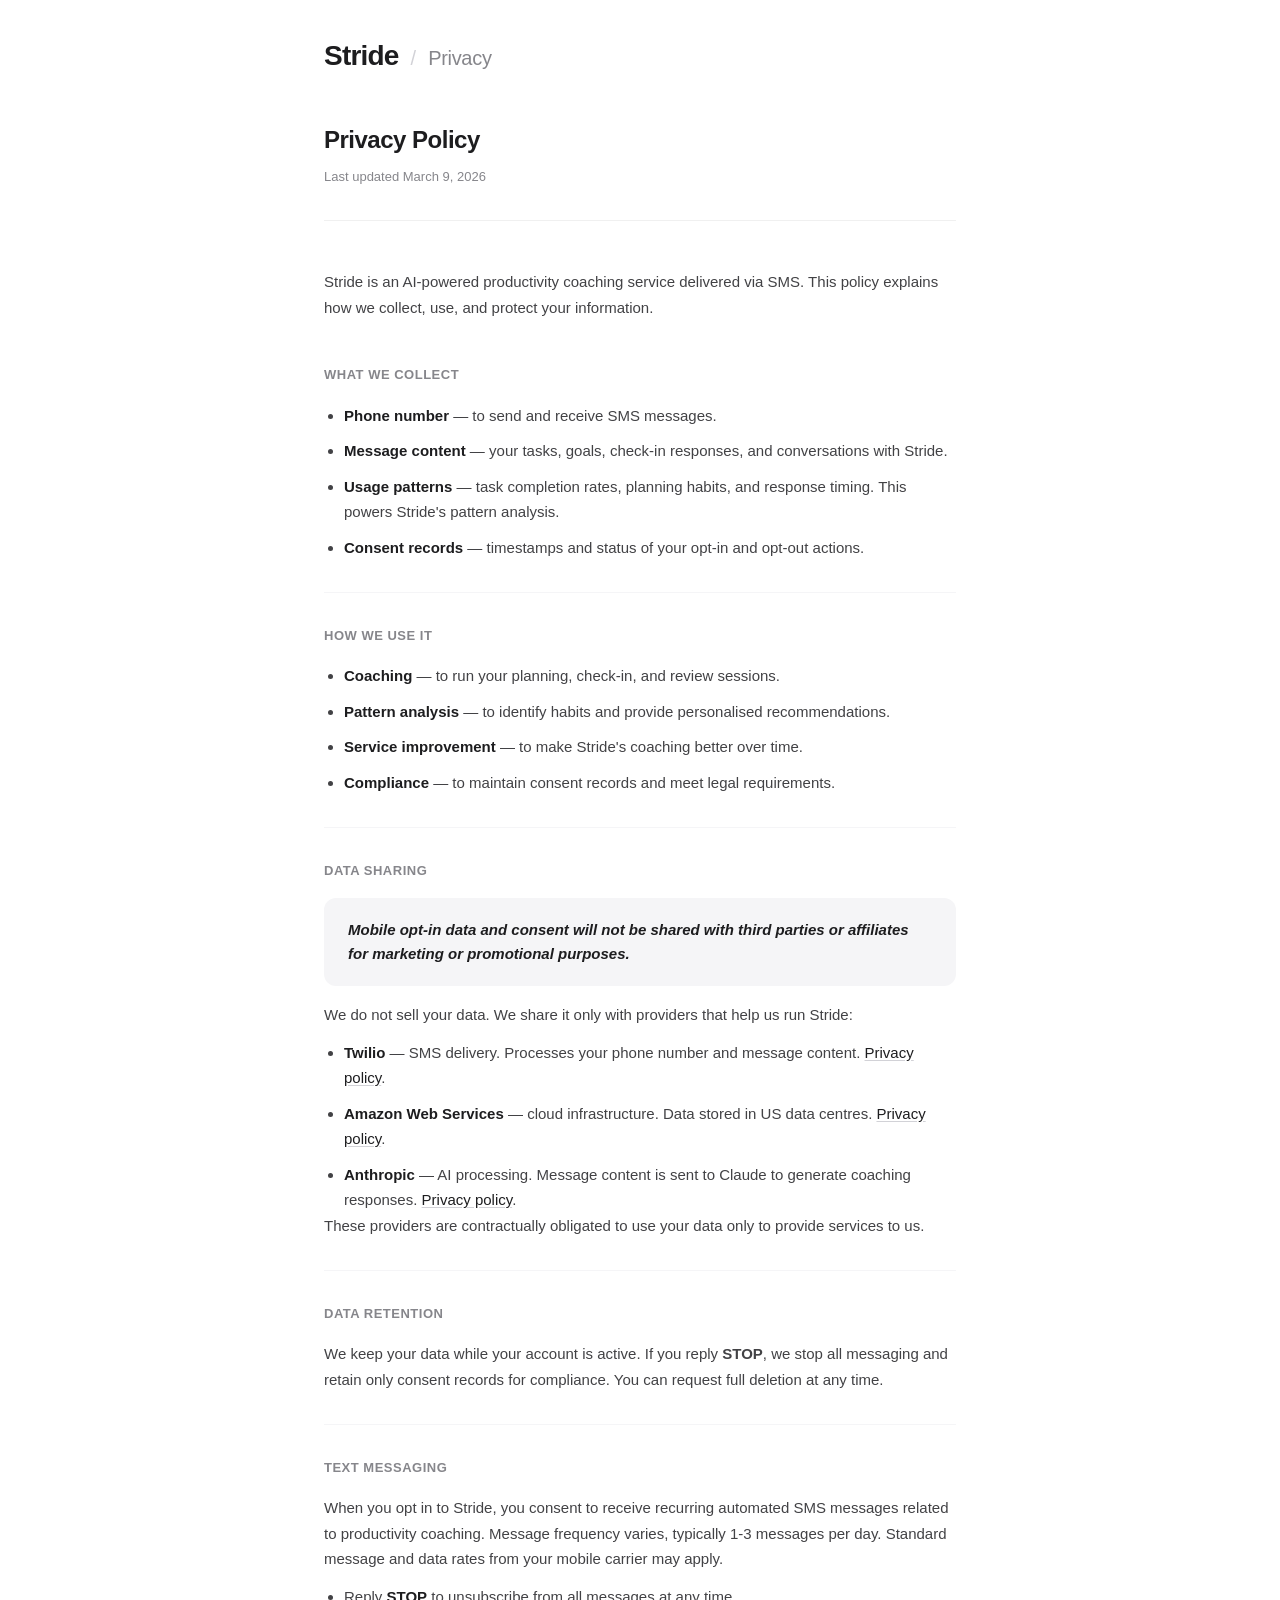
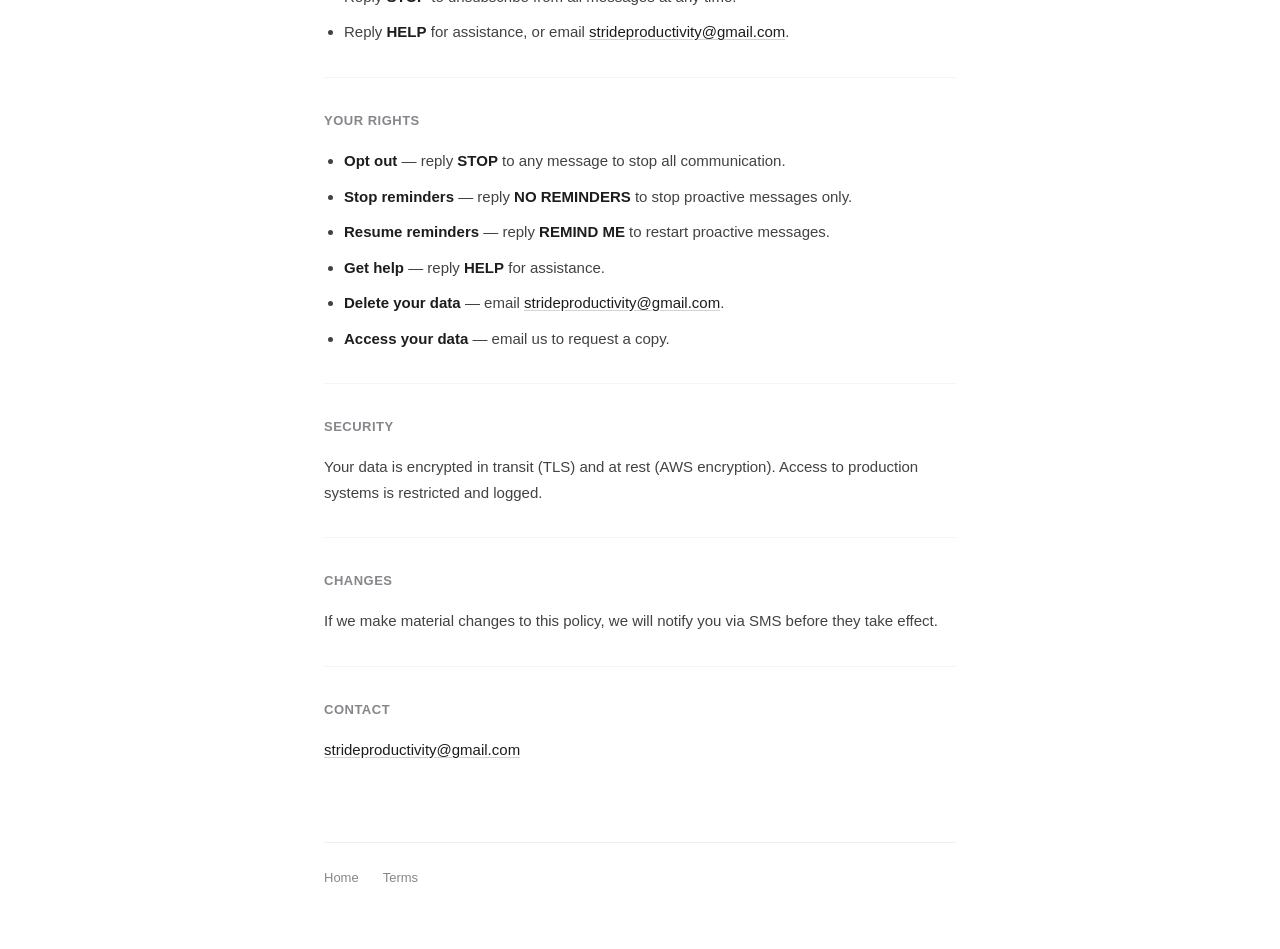
==== scrumbot-app/site/privacy-policy.html @ 46d795d9 "Day 1 ready" ====
<!DOCTYPE html>
<html lang="en">
<head>
  <meta charset="UTF-8">
  <meta name="viewport" content="width=device-width, initial-scale=1.0">
  <title>Privacy Policy — Stride</title>
  <style>
    *, *::before, *::after { margin: 0; padding: 0; box-sizing: border-box; }

    body {
      font-family: -apple-system, BlinkMacSystemFont, "SF Pro Text", "Segoe UI", Roboto, Helvetica, Arial, sans-serif;
      color: #1d1d1f;
      background: #fff;
      line-height: 1.7;
      -webkit-font-smoothing: antialiased;
      -moz-osx-font-smoothing: grayscale;
    }

    .container {
      max-width: 680px;
      margin: 0 auto;
      padding: 40px 24px 60px;
    }

    /* ── Nav ─────────────────────────────────────────── */
    nav {
      padding: 32px 24px 0;
      max-width: 680px;
      margin: 0 auto;
      display: flex;
      align-items: baseline;
      gap: 12px;
    }
    .wordmark {
      font-size: 1.75rem;
      font-weight: 700;
      color: #1d1d1f;
      text-decoration: none;
      letter-spacing: -0.8px;
    }
    .breadcrumb-sep {
      font-size: 1.25rem;
      color: #d2d2d7;
      font-weight: 300;
    }
    .breadcrumb-page {
      font-size: 1.25rem;
      color: #86868b;
      font-weight: 400;
      letter-spacing: -0.3px;
    }

    /* ── Header ──────────────────────────────────────── */
    .page-header {
      margin-bottom: 48px;
      padding-bottom: 32px;
      border-bottom: 1px solid #f0f0f0;
    }
    h1 {
      font-size: 1.5rem;
      font-weight: 600;
      letter-spacing: -0.5px;
      color: #1d1d1f;
      margin-bottom: 6px;
    }
    .meta {
      font-size: 0.8125rem;
      color: #86868b;
    }

    /* ── Content ─────────────────────────────────────── */
    .section {
      padding: 32px 0;
      border-bottom: 1px solid #f5f5f7;
    }
    .section:last-of-type {
      border-bottom: none;
    }
    h2 {
      font-size: 0.8125rem;
      font-weight: 600;
      color: #86868b;
      text-transform: uppercase;
      letter-spacing: 0.5px;
      margin-bottom: 16px;
    }
    p {
      font-size: 0.9375rem;
      color: #424245;
      margin-bottom: 12px;
    }
    p:last-child {
      margin-bottom: 0;
    }
    ul {
      padding-left: 20px;
      margin-bottom: 0;
    }
    li {
      font-size: 0.9375rem;
      color: #424245;
      margin-bottom: 10px;
    }
    li:last-child {
      margin-bottom: 0;
    }
    li strong {
      color: #1d1d1f;
      font-weight: 600;
    }
    a {
      color: #1d1d1f;
      text-decoration: underline;
      text-decoration-color: #d2d2d7;
      text-underline-offset: 2px;
      transition: text-decoration-color 0.15s;
    }
    a:hover {
      text-decoration-color: #1d1d1f;
    }

    .callout {
      background: #f5f5f7;
      border-radius: 12px;
      padding: 20px 24px;
      margin: 16px 0 0;
      font-style: italic;
      font-size: 0.9375rem;
      color: #1d1d1f;
      line-height: 1.6;
    }

    /* ── Footer ──────────────────────────────────────── */
    footer {
      margin-top: 48px;
      padding-top: 24px;
      border-top: 1px solid #f0f0f0;
      display: flex;
      gap: 24px;
    }
    footer a {
      font-size: 0.8125rem;
      color: #86868b;
      text-decoration: none;
    }
    footer a:hover {
      color: #1d1d1f;
    }

    /* ── Mobile ──────────────────────────────────────── */
    @media (max-width: 600px) {
      .container { padding: 32px 20px 48px; }
      nav { padding: 24px 20px 0; }
      .wordmark { font-size: 1.5rem; }
      .breadcrumb-sep { font-size: 1.0625rem; }
      .breadcrumb-page { font-size: 1.0625rem; }
      h1 { font-size: 1.3125rem; }
      .section { padding: 24px 0; }
    }
  </style>
</head>
<body>
  <nav>
    <a href="index.html" class="wordmark">Stride</a>
    <span class="breadcrumb-sep">/</span>
    <span class="breadcrumb-page">Privacy</span>
  </nav>

  <div class="container">
    <div class="page-header">
      <h1>Privacy Policy</h1>
      <p class="meta">Last updated March 9, 2026</p>
    </div>

    <p>Stride is an AI-powered productivity coaching service delivered via SMS. This policy explains how we collect, use, and protect your information.</p>

    <div class="section">
      <h2>What we collect</h2>
      <ul>
        <li><strong>Phone number</strong> — to send and receive SMS messages.</li>
        <li><strong>Message content</strong> — your tasks, goals, check-in responses, and conversations with Stride.</li>
        <li><strong>Usage patterns</strong> — task completion rates, planning habits, and response timing. This powers Stride's pattern analysis.</li>
        <li><strong>Consent records</strong> — timestamps and status of your opt-in and opt-out actions.</li>
      </ul>
    </div>

    <div class="section">
      <h2>How we use it</h2>
      <ul>
        <li><strong>Coaching</strong> — to run your planning, check-in, and review sessions.</li>
        <li><strong>Pattern analysis</strong> — to identify habits and provide personalised recommendations.</li>
        <li><strong>Service improvement</strong> — to make Stride's coaching better over time.</li>
        <li><strong>Compliance</strong> — to maintain consent records and meet legal requirements.</li>
      </ul>
    </div>

    <div class="section">
      <h2>Data sharing</h2>
      <div class="callout">
        <strong>Mobile opt-in data and consent will not be shared with third parties or affiliates for marketing or promotional purposes.</strong>
      </div>
      <p style="margin-top: 16px;">We do not sell your data. We share it only with providers that help us run Stride:</p>
      <ul>
        <li><strong>Twilio</strong> — SMS delivery. Processes your phone number and message content. <a href="https://www.twilio.com/en-us/legal/privacy">Privacy policy</a>.</li>
        <li><strong>Amazon Web Services</strong> — cloud infrastructure. Data stored in US data centres. <a href="https://aws.amazon.com/privacy/">Privacy policy</a>.</li>
        <li><strong>Anthropic</strong> — AI processing. Message content is sent to Claude to generate coaching responses. <a href="https://www.anthropic.com/privacy">Privacy policy</a>.</li>
      </ul>
      <p>These providers are contractually obligated to use your data only to provide services to us.</p>
    </div>

    <div class="section">
      <h2>Data retention</h2>
      <p>We keep your data while your account is active. If you reply <strong>STOP</strong>, we stop all messaging and retain only consent records for compliance. You can request full deletion at any time.</p>
    </div>

    <div class="section">
      <h2>Text messaging</h2>
      <p>When you opt in to Stride, you consent to receive recurring automated SMS messages related to productivity coaching. Message frequency varies, typically 1-3 messages per day. Standard message and data rates from your mobile carrier may apply.</p>
      <ul>
        <li>Reply <strong>STOP</strong> to unsubscribe from all messages at any time.</li>
        <li>Reply <strong>HELP</strong> for assistance, or email <a href="mailto:strideproductivity@gmail.com">strideproductivity@gmail.com</a>.</li>
      </ul>
    </div>

    <div class="section">
      <h2>Your rights</h2>
      <ul>
        <li><strong>Opt out</strong> — reply <strong>STOP</strong> to any message to stop all communication.</li>
        <li><strong>Stop reminders</strong> — reply <strong>NO REMINDERS</strong> to stop proactive messages only.</li>
        <li><strong>Resume reminders</strong> — reply <strong>REMIND ME</strong> to restart proactive messages.</li>
        <li><strong>Get help</strong> — reply <strong>HELP</strong> for assistance.</li>
        <li><strong>Delete your data</strong> — email <a href="mailto:strideproductivity@gmail.com">strideproductivity@gmail.com</a>.</li>
        <li><strong>Access your data</strong> — email us to request a copy.</li>
      </ul>
    </div>

    <div class="section">
      <h2>Security</h2>
      <p>Your data is encrypted in transit (TLS) and at rest (AWS encryption). Access to production systems is restricted and logged.</p>
    </div>

    <div class="section">
      <h2>Changes</h2>
      <p>If we make material changes to this policy, we will notify you via SMS before they take effect.</p>
    </div>

    <div class="section">
      <h2>Contact</h2>
      <p><a href="mailto:strideproductivity@gmail.com">strideproductivity@gmail.com</a></p>
    </div>

    <footer>
      <a href="index.html">Home</a>
      <a href="terms-of-service.html">Terms</a>
    </footer>
  </div>
</body>
</html>
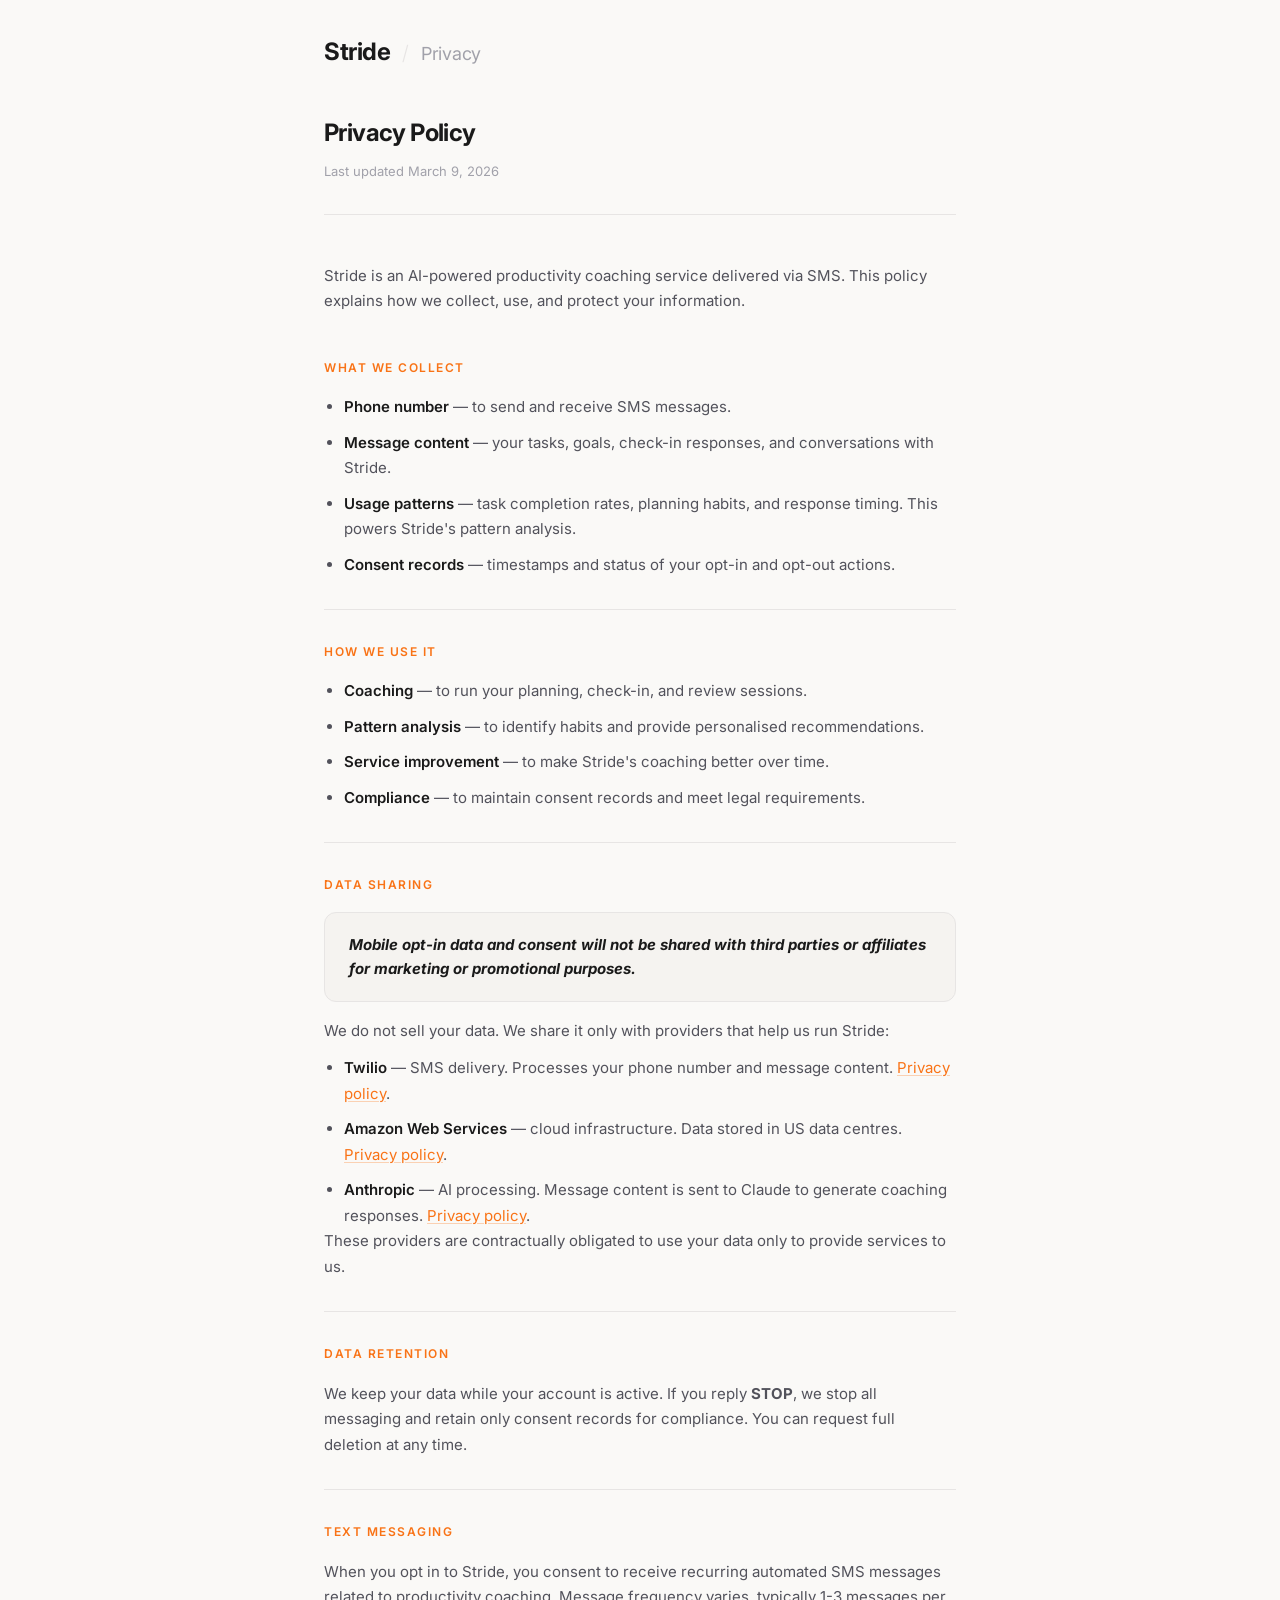
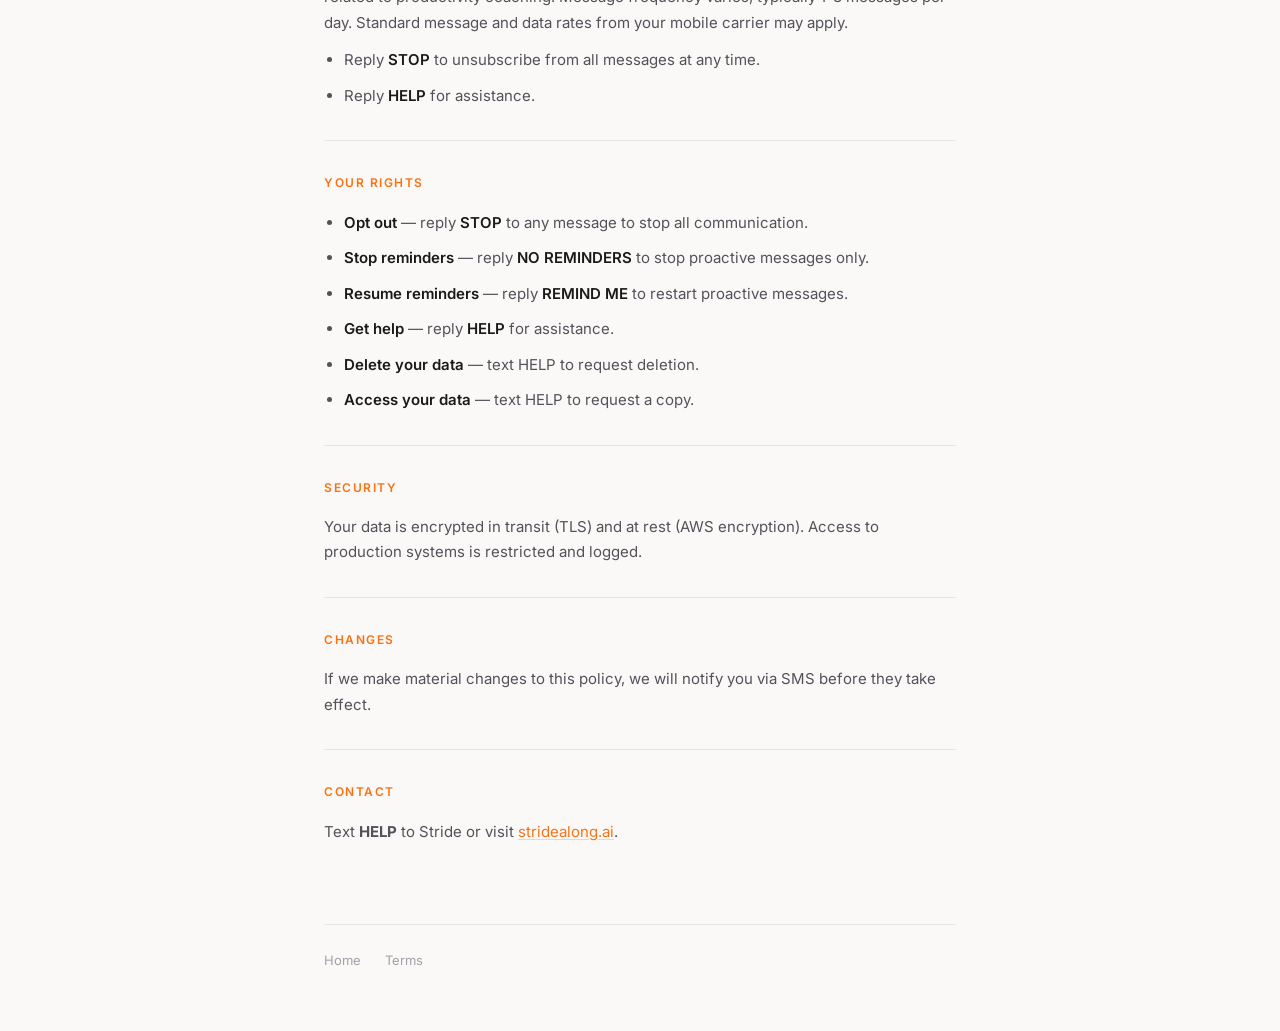
==== commit 53ceaa62: "Ready for Beta" ====
--- a/scrumbot-app/site/privacy-policy.html
+++ b/scrumbot-app/site/privacy-policy.html
@@ -4,169 +4,20 @@
   <meta charset="UTF-8">
   <meta name="viewport" content="width=device-width, initial-scale=1.0">
   <title>Privacy Policy — Stride</title>
-  <style>
-    *, *::before, *::after { margin: 0; padding: 0; box-sizing: border-box; }
-
-    body {
-      font-family: -apple-system, BlinkMacSystemFont, "SF Pro Text", "Segoe UI", Roboto, Helvetica, Arial, sans-serif;
-      color: #1d1d1f;
-      background: #fff;
-      line-height: 1.7;
-      -webkit-font-smoothing: antialiased;
-      -moz-osx-font-smoothing: grayscale;
-    }
-
-    .container {
-      max-width: 680px;
-      margin: 0 auto;
-      padding: 40px 24px 60px;
-    }
-
-    /* ── Nav ─────────────────────────────────────────── */
-    nav {
-      padding: 32px 24px 0;
-      max-width: 680px;
-      margin: 0 auto;
-      display: flex;
-      align-items: baseline;
-      gap: 12px;
-    }
-    .wordmark {
-      font-size: 1.75rem;
-      font-weight: 700;
-      color: #1d1d1f;
-      text-decoration: none;
-      letter-spacing: -0.8px;
-    }
-    .breadcrumb-sep {
-      font-size: 1.25rem;
-      color: #d2d2d7;
-      font-weight: 300;
-    }
-    .breadcrumb-page {
-      font-size: 1.25rem;
-      color: #86868b;
-      font-weight: 400;
-      letter-spacing: -0.3px;
-    }
-
-    /* ── Header ──────────────────────────────────────── */
-    .page-header {
-      margin-bottom: 48px;
-      padding-bottom: 32px;
-      border-bottom: 1px solid #f0f0f0;
-    }
-    h1 {
-      font-size: 1.5rem;
-      font-weight: 600;
-      letter-spacing: -0.5px;
-      color: #1d1d1f;
-      margin-bottom: 6px;
-    }
-    .meta {
-      font-size: 0.8125rem;
-      color: #86868b;
-    }
-
-    /* ── Content ─────────────────────────────────────── */
-    .section {
-      padding: 32px 0;
-      border-bottom: 1px solid #f5f5f7;
-    }
-    .section:last-of-type {
-      border-bottom: none;
-    }
-    h2 {
-      font-size: 0.8125rem;
-      font-weight: 600;
-      color: #86868b;
-      text-transform: uppercase;
-      letter-spacing: 0.5px;
-      margin-bottom: 16px;
-    }
-    p {
-      font-size: 0.9375rem;
-      color: #424245;
-      margin-bottom: 12px;
-    }
-    p:last-child {
-      margin-bottom: 0;
-    }
-    ul {
-      padding-left: 20px;
-      margin-bottom: 0;
-    }
-    li {
-      font-size: 0.9375rem;
-      color: #424245;
-      margin-bottom: 10px;
-    }
-    li:last-child {
-      margin-bottom: 0;
-    }
-    li strong {
-      color: #1d1d1f;
-      font-weight: 600;
-    }
-    a {
-      color: #1d1d1f;
-      text-decoration: underline;
-      text-decoration-color: #d2d2d7;
-      text-underline-offset: 2px;
-      transition: text-decoration-color 0.15s;
-    }
-    a:hover {
-      text-decoration-color: #1d1d1f;
-    }
-
-    .callout {
-      background: #f5f5f7;
-      border-radius: 12px;
-      padding: 20px 24px;
-      margin: 16px 0 0;
-      font-style: italic;
-      font-size: 0.9375rem;
-      color: #1d1d1f;
-      line-height: 1.6;
-    }
-
-    /* ── Footer ──────────────────────────────────────── */
-    footer {
-      margin-top: 48px;
-      padding-top: 24px;
-      border-top: 1px solid #f0f0f0;
-      display: flex;
-      gap: 24px;
-    }
-    footer a {
-      font-size: 0.8125rem;
-      color: #86868b;
-      text-decoration: none;
-    }
-    footer a:hover {
-      color: #1d1d1f;
-    }
-
-    /* ── Mobile ──────────────────────────────────────── */
-    @media (max-width: 600px) {
-      .container { padding: 32px 20px 48px; }
-      nav { padding: 24px 20px 0; }
-      .wordmark { font-size: 1.5rem; }
-      .breadcrumb-sep { font-size: 1.0625rem; }
-      .breadcrumb-page { font-size: 1.0625rem; }
-      h1 { font-size: 1.3125rem; }
-      .section { padding: 24px 0; }
-    }
-  </style>
+  <link rel="icon" href="data:image/svg+xml,<svg xmlns='http://www.w3.org/2000/svg' viewBox='0 0 100 100'><text y='.9em' font-size='90'>S</text></svg>">
+  <link rel="preconnect" href="https://fonts.googleapis.com">
+  <link rel="preconnect" href="https://fonts.gstatic.com" crossorigin>
+  <link href="https://fonts.googleapis.com/css2?family=Inter:wght@400;500;600;700&display=swap" rel="stylesheet">
+  <link rel="stylesheet" href="shared.css">
 </head>
 <body>
-  <nav>
+  <nav class="legal-nav">
     <a href="index.html" class="wordmark">Stride</a>
     <span class="breadcrumb-sep">/</span>
     <span class="breadcrumb-page">Privacy</span>
   </nav>
 
-  <div class="container">
+  <div class="legal-container">
     <div class="page-header">
       <h1>Privacy Policy</h1>
       <p class="meta">Last updated March 9, 2026</p>
@@ -218,7 +69,7 @@
       <p>When you opt in to Stride, you consent to receive recurring automated SMS messages related to productivity coaching. Message frequency varies, typically 1-3 messages per day. Standard message and data rates from your mobile carrier may apply.</p>
       <ul>
         <li>Reply <strong>STOP</strong> to unsubscribe from all messages at any time.</li>
-        <li>Reply <strong>HELP</strong> for assistance, or email <a href="mailto:strideproductivity@gmail.com">strideproductivity@gmail.com</a>.</li>
+        <li>Reply <strong>HELP</strong> for assistance.</li>
       </ul>
     </div>
 
@@ -229,8 +80,8 @@
         <li><strong>Stop reminders</strong> — reply <strong>NO REMINDERS</strong> to stop proactive messages only.</li>
         <li><strong>Resume reminders</strong> — reply <strong>REMIND ME</strong> to restart proactive messages.</li>
         <li><strong>Get help</strong> — reply <strong>HELP</strong> for assistance.</li>
-        <li><strong>Delete your data</strong> — email <a href="mailto:strideproductivity@gmail.com">strideproductivity@gmail.com</a>.</li>
-        <li><strong>Access your data</strong> — email us to request a copy.</li>
+        <li><strong>Delete your data</strong> — text HELP to request deletion.</li>
+        <li><strong>Access your data</strong> — text HELP to request a copy.</li>
       </ul>
     </div>
 
@@ -246,10 +97,10 @@
 
     <div class="section">
       <h2>Contact</h2>
-      <p><a href="mailto:strideproductivity@gmail.com">strideproductivity@gmail.com</a></p>
+      <p>Text <strong>HELP</strong> to Stride or visit <a href="index.html">stridealong.ai</a>.</p>
     </div>
 
-    <footer>
+    <footer class="legal-footer">
       <a href="index.html">Home</a>
       <a href="terms-of-service.html">Terms</a>
     </footer>
--- a/scrumbot-app/site/shared.css
+++ b/scrumbot-app/site/shared.css
@@ -0,0 +1,228 @@
+/* ── Stride Design System — shared across all pages ──
+   Update tokens here and all pages inherit the change.
+   ─────────────────────────────────────────────────── */
+
+:root {
+  /* Backgrounds */
+  --bg-dark: #0f172a;
+  --bg-dark-elevated: #1e293b;
+  --bg-light: #f5f3f0;
+  --bg-warm: #faf9f7;
+  --bg-white: #fefdfb;
+
+  /* Text */
+  --text-primary: #1a1a1a;
+  --text-secondary: #52525b;
+  --text-muted: #a1a1aa;
+  --text-on-dark: #f1f5f9;
+  --text-on-dark-muted: #94a3b8;
+
+  /* Accent */
+  --accent: #f97316;
+  --accent-hover: #ea580c;
+  --accent-soft: rgba(249, 115, 22, 0.08);
+
+  /* SMS bubbles */
+  --sms-blue: #3b82f6;
+  --sms-gray: #e8e5e1;
+
+  /* Borders */
+  --border-light: #e7e5e4;
+  --border-dark: #334155;
+}
+
+*, *::before, *::after { margin: 0; padding: 0; box-sizing: border-box; }
+
+body {
+  font-family: 'Inter', -apple-system, BlinkMacSystemFont, 'Segoe UI', sans-serif;
+  color: var(--text-primary);
+  background: var(--bg-warm);
+  line-height: 1.7;
+  -webkit-font-smoothing: antialiased;
+  -moz-osx-font-smoothing: grayscale;
+}
+
+a {
+  color: var(--accent);
+  text-decoration: underline;
+  text-decoration-color: rgba(249, 115, 22, 0.3);
+  text-underline-offset: 2px;
+  transition: text-decoration-color 0.15s;
+}
+a:hover {
+  text-decoration-color: var(--accent);
+}
+
+/* ── Legal page shared styles (privacy, terms) ───── */
+
+.legal-nav {
+  padding: 32px 24px 0;
+  max-width: 680px;
+  margin: 0 auto;
+  display: flex;
+  align-items: baseline;
+  gap: 12px;
+}
+.legal-nav .wordmark {
+  font-size: 1.5rem;
+  font-weight: 700;
+  color: var(--text-primary);
+  text-decoration: none;
+  letter-spacing: -0.5px;
+}
+.legal-nav .breadcrumb-sep {
+  font-size: 1.25rem;
+  color: var(--border-light);
+  font-weight: 300;
+}
+.legal-nav .breadcrumb-page {
+  font-size: 1.125rem;
+  color: var(--text-muted);
+  font-weight: 400;
+  letter-spacing: -0.3px;
+}
+
+.legal-container {
+  max-width: 680px;
+  margin: 0 auto;
+  padding: 40px 24px 60px;
+}
+
+.legal-container .page-header {
+  margin-bottom: 48px;
+  padding-bottom: 32px;
+  border-bottom: 1px solid var(--border-light);
+}
+.legal-container h1 {
+  font-size: 1.5rem;
+  font-weight: 700;
+  letter-spacing: -0.025em;
+  color: var(--text-primary);
+  margin-bottom: 6px;
+}
+.legal-container .meta {
+  font-size: 0.8125rem;
+  color: var(--text-muted);
+}
+
+.legal-container .section {
+  padding: 32px 0;
+  border-bottom: 1px solid var(--border-light);
+}
+.legal-container .section:last-of-type {
+  border-bottom: none;
+}
+.legal-container h2 {
+  font-size: 0.75rem;
+  font-weight: 600;
+  color: var(--accent);
+  text-transform: uppercase;
+  letter-spacing: 1.5px;
+  margin-bottom: 16px;
+}
+.legal-container h3 {
+  font-size: 0.9375rem;
+  font-weight: 600;
+  color: var(--text-primary);
+  margin: 20px 0 8px;
+}
+.legal-container h3:first-of-type {
+  margin-top: 0;
+}
+.legal-container p {
+  font-size: 0.9375rem;
+  color: var(--text-secondary);
+  margin-bottom: 12px;
+}
+.legal-container p:last-child {
+  margin-bottom: 0;
+}
+.legal-container ul {
+  padding-left: 20px;
+  margin-bottom: 0;
+}
+.legal-container li {
+  font-size: 0.9375rem;
+  color: var(--text-secondary);
+  margin-bottom: 10px;
+}
+.legal-container li:last-child {
+  margin-bottom: 0;
+}
+.legal-container li strong {
+  color: var(--text-primary);
+  font-weight: 600;
+}
+
+.callout {
+  background: var(--bg-light);
+  border-radius: 12px;
+  padding: 20px 24px;
+  margin: 16px 0 0;
+  font-style: italic;
+  font-size: 0.9375rem;
+  color: var(--text-primary);
+  line-height: 1.6;
+  border: 1px solid var(--border-light);
+}
+/* Variant for terms page callouts */
+.callout-block {
+  background: var(--bg-light);
+  border-radius: 12px;
+  padding: 20px 24px;
+  margin: 0 0 20px;
+  border: 1px solid var(--border-light);
+}
+.callout-block p {
+  margin-bottom: 4px;
+  color: var(--text-primary);
+  font-weight: 500;
+}
+.callout-block p:last-child {
+  margin-bottom: 0;
+}
+
+.legal-footer {
+  margin-top: 48px;
+  padding-top: 24px;
+  border-top: 1px solid var(--border-light);
+  display: flex;
+  gap: 24px;
+}
+.legal-footer a {
+  font-size: 0.8125rem;
+  color: var(--text-muted);
+  text-decoration: none;
+}
+.legal-footer a:hover {
+  color: var(--text-primary);
+}
+
+/* ── Tablet ──────────────────────────────────────── */
+@media (max-width: 768px) {
+  .legal-container { padding: 32px 20px 48px; }
+  .legal-nav { padding: 24px 20px 0; }
+  .callout, .callout-block { padding: 16px 20px; }
+}
+
+/* ── Mobile ──────────────────────────────────────── */
+@media (max-width: 600px) {
+  .legal-nav .wordmark { font-size: 1.375rem; }
+  .legal-nav .breadcrumb-sep { font-size: 1.0625rem; }
+  .legal-nav .breadcrumb-page { font-size: 1.0625rem; }
+  .legal-container h1 { font-size: 1.3125rem; }
+  .legal-container .section { padding: 24px 0; }
+  .legal-container .page-header { margin-bottom: 32px; padding-bottom: 24px; }
+  .legal-container p, .legal-container li { font-size: 0.875rem; }
+  .legal-container h2 { font-size: 0.6875rem; }
+  .legal-container h3 { font-size: 0.875rem; }
+}
+
+/* ── Small mobile ────────────────────────────────── */
+@media (max-width: 380px) {
+  .legal-container { padding: 24px 16px 40px; }
+  .legal-nav { padding: 20px 16px 0; gap: 8px; }
+  .legal-nav .wordmark { font-size: 1.25rem; }
+  .legal-nav .breadcrumb-page { font-size: 0.9375rem; }
+  .legal-container h1 { font-size: 1.1875rem; }
+}
